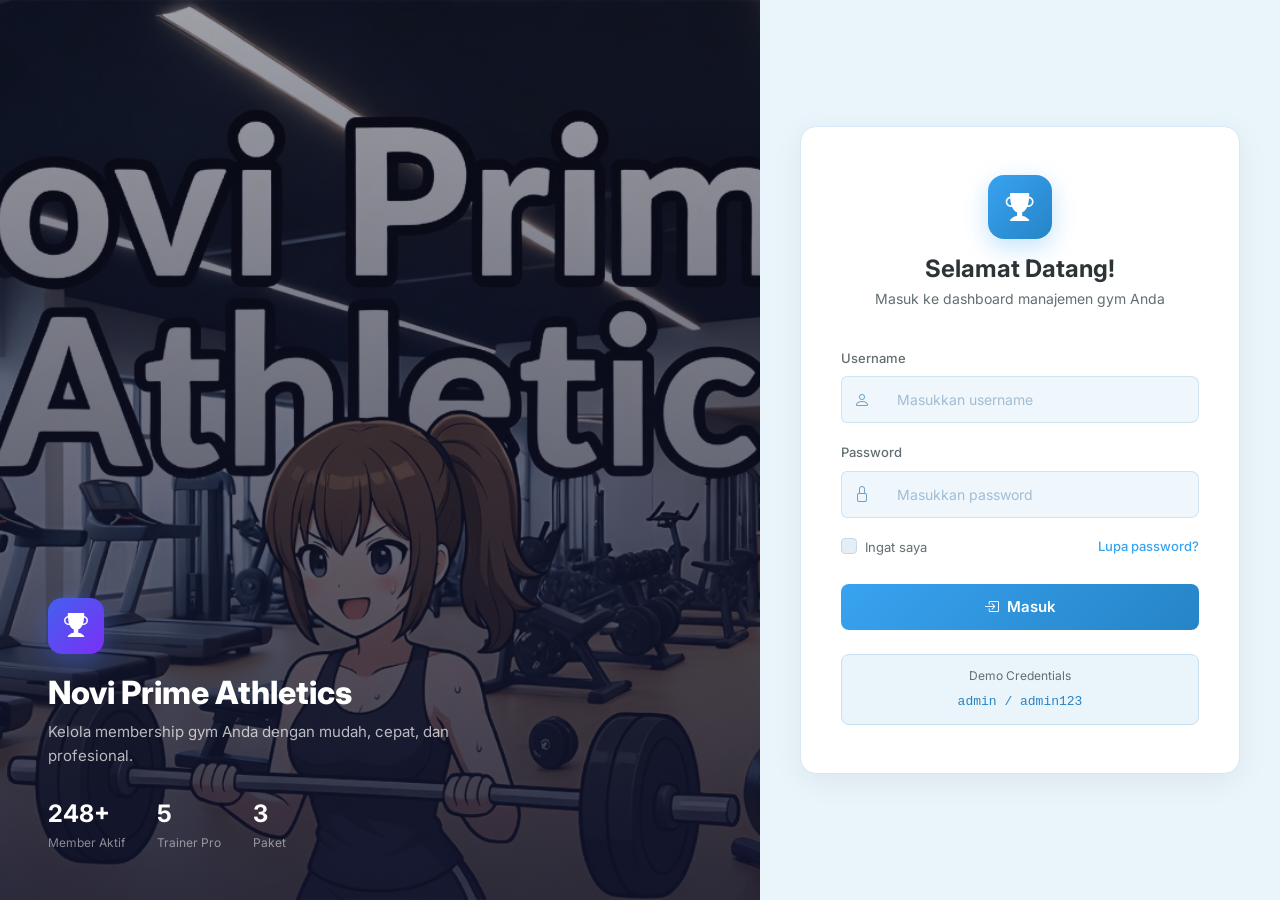
==== index.html @ 06570850 "first commit" ====
<!DOCTYPE html>
<html lang="id">
<head>
    <meta charset="UTF-8">
    <meta name="viewport" content="width=device-width, initial-scale=1.0">
    <meta name="description" content="Novi Prime Athletics - Sistem Manajemen Anggota Gym">
    <title>Login - Gym Management</title>
    <link href="https://cdn.jsdelivr.net/npm/bootstrap@5.3.3/dist/css/bootstrap.min.css" rel="stylesheet">
    <link href="https://cdn.jsdelivr.net/npm/bootstrap-icons@1.11.3/font/bootstrap-icons.min.css" rel="stylesheet">
    <link href="https://fonts.googleapis.com/css2?family=Inter:wght@300;400;500;600;700;800&display=swap" rel="stylesheet">
    <link href="css/style.css" rel="stylesheet">
</head>
<body class="login-page">
    <div class="login-wrapper">
        <!-- Left Side - Image -->
        <div class="login-image-side">
            <img src="./assets/images/banner.jpg" alt="Gym Interior">
            <div class="login-image-overlay">
                <div class="login-image-content">
                    <div class="login-image-logo">
                        <i class="bi bi-trophy-fill"></i>
                    </div>
                    <h2>Novi Prime Athletics</h2>
                    <p>Kelola membership gym Anda dengan mudah, cepat, dan profesional.</p>
                    <div class="login-image-stats">
                        <div class="img-stat">
                            <span class="img-stat-value">248+</span>
                            <span class="img-stat-label">Member Aktif</span>
                        </div>
                        <div class="img-stat">
                            <span class="img-stat-value">5</span>
                            <span class="img-stat-label">Trainer Pro</span>
                        </div>
                        <div class="img-stat">
                            <span class="img-stat-value">3</span>
                            <span class="img-stat-label">Paket</span>
                        </div>
                    </div>
                </div>
            </div>
        </div>

        <!-- Right Side - Login Form -->
        <div class="login-form-side">
            <div class="login-card">
                <div class="login-logo">
                    <div class="logo-icon"><i class="bi bi-trophy-fill"></i></div>
                    <h1>Selamat Datang!</h1>
                    <p>Masuk ke dashboard manajemen gym Anda</p>
                </div>
                <form id="loginForm">
                    <div class="mb-3">
                        <label class="form-label" for="loginUsername">Username</label>
                        <div class="input-group">
                            <span class="input-group-text"><i class="bi bi-person"></i></span>
                            <input type="text" class="form-control" id="loginUsername" placeholder="Masukkan username" required>
                        </div>
                    </div>
                    <div class="mb-3">
                        <label class="form-label" for="loginPassword">Password</label>
                        <div class="input-group">
                            <span class="input-group-text"><i class="bi bi-lock"></i></span>
                            <input type="password" class="form-control" id="loginPassword" placeholder="Masukkan password" required>
                        </div>
                    </div>
                    <div class="d-flex justify-content-between align-items-center mb-4">
                        <div class="form-check">
                            <input class="form-check-input" type="checkbox" id="rememberMe">
                            <label class="form-check-label" for="rememberMe">Ingat saya</label>
                        </div>
                        <a href="#" class="forgot-link" onclick="alert('Fitur reset password akan tersedia setelah integrasi backend.')">Lupa password?</a>
                    </div>
                    <button type="submit" class="btn btn-login" id="btnLogin">
                        <i class="bi bi-box-arrow-in-right me-2"></i>Masuk
                    </button>
                </form>
                <div class="login-demo-info">
                    <p>Demo Credentials</p>
                    <code>admin / admin123</code>
                </div>
            </div>
        </div>
    </div>

    <script src="https://cdn.jsdelivr.net/npm/bootstrap@5.3.3/dist/js/bootstrap.bundle.min.js"></script>
    <script src="js/app.js"></script>
</body>
</html>
---- css/style.css ----
/* ========================================
   FitPro Gym - Management System
   ======================================== */
:root {
    --sidebar-width: 260px;
    --sidebar-bg: #eaf4fb;
    --sidebar-hover: #d6ebf7;
    --sidebar-active: #38a3f1;
    --topbar-height: 64px;
    --primary: #4361ee;
    --primary-hover: #3a56d4;
    --primary-light: rgba(67,97,238,0.1);
    --secondary: #7b2ff7;
    --success: #00c897;
    --success-light: rgba(0,200,151,0.1);
    --warning: #ffb800;
    --warning-light: rgba(255,184,0,0.1);
    --danger: #ff4757;
    --danger-light: rgba(255,71,87,0.1);
    --info: #17a2b8;
    --dark: #11142d;
    --text-primary: #2d3436;
    --text-secondary: #636e72;
    --text-muted: #b2bec3;
    --bg-body: #f5f6fa;
    --bg-card: #ffffff;
    --border-color: #e9ecef;
    --shadow-sm: 0 1px 3px rgba(0,0,0,0.04);
    --shadow: 0 2px 12px rgba(0,0,0,0.08);
    --shadow-lg: 0 8px 30px rgba(0,0,0,0.12);
    --radius: 12px;
    --radius-sm: 8px;
    --radius-lg: 16px;
    --transition: all 0.3s ease;
    --font-family: 'Inter', sans-serif;
}

* { margin:0; padding:0; box-sizing:border-box; }
body { font-family:var(--font-family); background:var(--bg-body); color:var(--text-primary); overflow-x:hidden; }
a { text-decoration:none; color:inherit; transition:var(--transition); }
::-webkit-scrollbar { width:6px; }
::-webkit-scrollbar-track { background:transparent; }
::-webkit-scrollbar-thumb { background:#c0c0c0; border-radius:3px; }

/* ========== LOGIN PAGE ========== */
.login-page {
    min-height:100vh; display:flex; overflow:hidden;
    background:#eaf4fb;
}

/* Wrapper */
.login-wrapper {
    display:flex; width:100%; min-height:100vh;
}

/* Left: Image Side */
.login-image-side {
    flex:1; position:relative; display:flex; overflow:hidden;
}
.login-image-side img {
    width:100%; height:100%; object-fit:cover; position:absolute; inset:0;
}
.login-image-overlay {
    position:absolute; inset:0;
    background:linear-gradient(180deg, rgba(17,20,45,0.4) 0%, rgba(17,20,45,0.85) 100%);
    display:flex; align-items:flex-end; padding:48px;
}
.login-image-content { color:#fff; max-width:480px; }
.login-image-content .login-image-logo {
    width:56px; height:56px; background:linear-gradient(135deg,var(--primary),var(--secondary));
    border-radius:14px; display:flex; align-items:center; justify-content:center;
    font-size:24px; color:white; margin-bottom:20px;
    box-shadow:0 8px 24px rgba(67,97,238,0.4);
}
.login-image-content h2 {
    font-size:32px; font-weight:800; margin-bottom:8px;
}
.login-image-content p {
    font-size:15px; color:rgba(255,255,255,0.7); margin-bottom:28px; line-height:1.6;
}
.login-image-stats {
    display:flex; gap:32px;
}
.img-stat { display:flex; flex-direction:column; }
.img-stat .img-stat-value {
    font-size:24px; font-weight:700; color:#fff;
}
.img-stat .img-stat-label {
    font-size:12px; color:rgba(255,255,255,0.5); margin-top:2px;
}

/* Right: Form Side */
.login-form-side {
    width:520px; min-width:420px; flex-shrink:0;
    display:flex; align-items:center; justify-content:center;
    background:#eaf4fb; padding:40px;
}

.login-card {
    background:#ffffff;
    border:1px solid #d6e8f5; border-radius:var(--radius-lg);
    padding:48px 40px; width:100%; max-width:440px;
    box-shadow:0 8px 32px rgba(0,0,0,0.06);
}
.login-logo { text-align:center; margin-bottom:36px; }
.login-logo .logo-icon {
    width:64px; height:64px; background:linear-gradient(135deg,#38a3f1,#2684c6);
    border-radius:16px; display:inline-flex; align-items:center; justify-content:center;
    font-size:28px; color:white; margin-bottom:16px; box-shadow:0 8px 24px rgba(56,163,241,0.3);
}
.login-logo h1 { color:var(--text-primary); font-size:24px; font-weight:700; margin-bottom:4px; }
.login-logo p { color:var(--text-secondary); font-size:14px; }
.login-card .form-label { color:var(--text-secondary); font-size:13px; font-weight:500; }
.login-card .form-control {
    background:#f0f7fc; border:1px solid #d0e3f1;
    color:var(--text-primary); padding:12px 16px; border-radius:var(--radius-sm); font-size:14px; transition:var(--transition);
}
.login-card .form-control:focus {
    background:#fff; border-color:#38a3f1;
    box-shadow:0 0 0 3px rgba(56,163,241,0.2); color:var(--text-primary);
}
.login-card .form-control::placeholder { color:#a0bdd4; }
.login-card .input-group-text {
    background:#f0f7fc; border:1px solid #d0e3f1;
    color:#6ba3c7; border-right:none;
}
.login-card .input-group .form-control { border-left:none; }
.login-card .form-check-input { background-color:#e4eef6; border-color:#c5d8e8; }
.login-card .form-check-input:checked { background-color:#38a3f1; border-color:#38a3f1; }
.login-card .form-check-label { color:var(--text-secondary); font-size:13px; }
.login-card .forgot-link { color:#38a3f1; font-size:13px; font-weight:500; }
.login-card .forgot-link:hover { color:#2684c6; }
.btn-login {
    background:linear-gradient(135deg,#38a3f1,#2684c6);
    border:none; color:white; padding:12px; border-radius:var(--radius-sm);
    font-weight:600; font-size:15px; width:100%; transition:var(--transition);
}
.btn-login:hover { transform:translateY(-2px); box-shadow:0 8px 24px rgba(56,163,241,0.35); color:white; }
.btn-login:active { transform:translateY(0); }
.login-demo-info {
    background:#eaf4fb; border:1px solid #c9e0f0;
    border-radius:var(--radius-sm); padding:12px 16px; margin-top:24px; text-align:center;
}
.login-demo-info p { color:var(--text-secondary); font-size:12px; margin-bottom:2px; }
.login-demo-info code { color:#2684c6; font-size:13px; background:transparent; }

@keyframes float { 0%,100%{transform:translateY(0) scale(1);} 50%{transform:translateY(-30px) scale(1.05);} }

/* ========== SIDEBAR ========== */
.sidebar {
    position:fixed; top:0; left:0; width:var(--sidebar-width); height:100vh;
    background:var(--sidebar-bg); z-index:1050; transition:var(--transition);
    display:flex; flex-direction:column; overflow-y:auto;
    border-right:1px solid #d0e3f1;
}
.sidebar-brand {
    padding:20px 24px; display:flex; align-items:center; gap:12px;
    border-bottom:1px solid #d0e3f1; flex-shrink:0;
}
.sidebar-brand .brand-icon {
    width:40px; height:40px; background:linear-gradient(135deg,#38a3f1,#2684c6);
    border-radius:10px; display:flex; align-items:center; justify-content:center;
    font-size:18px; color:white; flex-shrink:0;
}
.sidebar-brand .brand-text { color:#1a3a5c; font-size:18px; font-weight:700; }
.sidebar-brand .brand-subtitle { color:#6ba3c7; font-size:11px; display:block; }
.sidebar-menu { padding:16px 0; flex:1; }
.sidebar-menu .menu-label {
    color:#8bafc9; font-size:11px; font-weight:600;
    text-transform:uppercase; letter-spacing:1px; padding:8px 24px; margin-top:8px;
}
.sidebar-menu .nav-link {
    display:flex; align-items:center; gap:12px; padding:11px 24px;
    color:#4a7d9f; font-size:14px; font-weight:500;
    margin:2px 12px; border-radius:var(--radius-sm); transition:var(--transition);
}
.sidebar-menu .nav-link i { font-size:18px; width:24px; text-align:center; }
.sidebar-menu .nav-link:hover { color:#1a3a5c; background:var(--sidebar-hover); }
.sidebar-menu .nav-link.active { color:#fff; background:var(--sidebar-active); box-shadow:0 4px 12px rgba(56,163,241,0.35); }
.sidebar-footer {
    padding:16px 24px; border-top:1px solid #d0e3f1; flex-shrink:0;
}
.sidebar-footer .nav-link {
    display:flex; align-items:center; gap:12px; color:#4a7d9f;
    font-size:14px; font-weight:500; padding:8px 0;
}
.sidebar-footer .nav-link:hover { color:var(--danger); }

/* ========== MAIN CONTENT & TOPBAR ========== */
.main-content { margin-left:var(--sidebar-width); min-height:100vh; transition:var(--transition); }
.top-navbar {
    height:var(--topbar-height); background:var(--bg-card); border-bottom:1px solid var(--border-color);
    display:flex; align-items:center; justify-content:space-between; padding:0 28px;
    position:sticky; top:0; z-index:1040;
}
.top-navbar .page-title { font-size:20px; font-weight:700; }
.top-navbar .navbar-actions { display:flex; align-items:center; gap:8px; }
.btn-icon {
    width:40px; height:40px; border-radius:var(--radius-sm); display:inline-flex;
    align-items:center; justify-content:center; border:1px solid var(--border-color);
    background:transparent; color:var(--text-secondary); font-size:18px;
    transition:var(--transition); position:relative; cursor:pointer;
}
.btn-icon:hover { background:var(--primary-light); color:var(--primary); border-color:transparent; }
.btn-icon .badge-dot {
    position:absolute; top:8px; right:8px; width:8px; height:8px;
    background:var(--danger); border-radius:50%; border:2px solid var(--bg-card);
}
.user-dropdown {
    display:flex; align-items:center; gap:10px; padding:4px 12px 4px 4px;
    border-radius:var(--radius); cursor:pointer; transition:var(--transition); border:1px solid transparent;
}
.user-dropdown:hover { background:var(--bg-body); border-color:var(--border-color); }
.user-dropdown .user-avatar {
    width:36px; height:36px; border-radius:var(--radius-sm); background:linear-gradient(135deg,var(--primary),var(--secondary));
    display:flex; align-items:center; justify-content:center; color:white; font-weight:600; font-size:14px;
}
.user-dropdown .user-info { line-height:1.3; }
.user-dropdown .user-name { font-size:13px; font-weight:600; }
.user-dropdown .user-role { font-size:11px; color:var(--text-muted); }
.content-wrapper { padding:28px; }

/* ========== STAT CARDS ========== */
.stat-card {
    background:var(--bg-card); border-radius:var(--radius); padding:24px;
    border:1px solid var(--border-color); transition:var(--transition);
}
.stat-card:hover { transform:translateY(-4px); box-shadow:var(--shadow); }
.stat-card .stat-icon {
    width:48px; height:48px; border-radius:var(--radius-sm);
    display:flex; align-items:center; justify-content:center; font-size:22px; margin-bottom:16px;
}
.stat-card .stat-icon.primary { background:var(--primary-light); color:var(--primary); }
.stat-card .stat-icon.success { background:var(--success-light); color:var(--success); }
.stat-card .stat-icon.warning { background:var(--warning-light); color:var(--warning); }
.stat-card .stat-icon.danger { background:var(--danger-light); color:var(--danger); }
.stat-card .stat-value { font-size:28px; font-weight:700; margin-bottom:4px; }
.stat-card .stat-label { font-size:13px; color:var(--text-secondary); margin-bottom:8px; }
.stat-card .stat-change { font-size:12px; font-weight:500; }
.stat-card .stat-change.up { color:var(--success); }
.stat-card .stat-change.down { color:var(--danger); }

/* ========== CARD COMPONENT ========== */
.card-custom {
    background:var(--bg-card); border-radius:var(--radius);
    border:1px solid var(--border-color); overflow:hidden;
}
.card-custom .card-header-custom {
    padding:20px 24px; border-bottom:1px solid var(--border-color);
    display:flex; align-items:center; justify-content:space-between;
}
.card-custom .card-header-custom h5 { font-size:16px; font-weight:600; margin:0; }
.card-custom .card-body-custom { padding:24px; }

/* ========== TABLES ========== */
.table-custom { width:100%; border-collapse:collapse; }
.table-custom thead th {
    background:var(--bg-body); padding:12px 16px; font-size:12px; font-weight:600;
    text-transform:uppercase; letter-spacing:0.5px; color:var(--text-secondary); border-bottom:1px solid var(--border-color);
}
.table-custom tbody td {
    padding:14px 16px; font-size:14px; border-bottom:1px solid var(--border-color);
    vertical-align:middle;
}
.table-custom tbody tr { transition:var(--transition); }
.table-custom tbody tr:hover { background:var(--primary-light); }
.table-custom tbody tr:last-child td { border-bottom:none; }

/* ========== BADGES ========== */
.badge-status {
    padding:5px 12px; border-radius:20px; font-size:12px; font-weight:500; display:inline-block;
}
.badge-status.aktif { background:var(--success-light); color:var(--success); }
.badge-status.expired { background:var(--danger-light); color:var(--danger); }
.badge-package {
    padding:4px 10px; border-radius:6px; font-size:11px; font-weight:600; text-transform:uppercase;
}
.badge-package.gold { background:linear-gradient(135deg,#f7971e,#ffd200); color:#fff; }
.badge-package.silver { background:linear-gradient(135deg,#bdc3c7,#95a5a6); color:#fff; }
.badge-package.platinum { background:linear-gradient(135deg,#667eea,#764ba2); color:#fff; }

/* ========== MEMBER AVATAR ========== */
.member-avatar {
    width:36px; height:36px; border-radius:50%; display:inline-flex;
    align-items:center; justify-content:center; font-weight:600; font-size:14px; color:white;
}
.member-info { display:flex; align-items:center; gap:12px; }
.member-info .member-name { font-weight:500; }
.member-info .member-email { font-size:12px; color:var(--text-muted); }

/* ========== ACTION BUTTONS ========== */
.btn-action {
    width:32px; height:32px; border-radius:6px; display:inline-flex;
    align-items:center; justify-content:center; border:none; transition:var(--transition);
    font-size:14px; cursor:pointer;
}
.btn-action.view { background:var(--primary-light); color:var(--primary); }
.btn-action.view:hover { background:var(--primary); color:white; }
.btn-action.edit { background:var(--warning-light); color:var(--warning); }
.btn-action.edit:hover { background:var(--warning); color:white; }
.btn-action.delete { background:var(--danger-light); color:var(--danger); }
.btn-action.delete:hover { background:var(--danger); color:white; }

/* ========== TOOLBAR ========== */
.toolbar {
    display:flex; align-items:center; justify-content:space-between;
    flex-wrap:wrap; gap:12px; margin-bottom:20px;
}
.toolbar .search-box {
    position:relative; min-width:280px;
}
.toolbar .search-box input {
    padding:10px 16px 10px 40px; border:1px solid var(--border-color);
    border-radius:var(--radius-sm); font-size:14px; width:100%;
    background:var(--bg-card); transition:var(--transition);
}
.toolbar .search-box input:focus { border-color:var(--primary); outline:none; box-shadow:0 0 0 3px rgba(67,97,238,0.15); }
.toolbar .search-box i {
    position:absolute; left:14px; top:50%; transform:translateY(-50%);
    color:var(--text-muted); font-size:16px;
}
.btn-primary-custom {
    background:var(--primary); color:white; border:none; padding:10px 20px;
    border-radius:var(--radius-sm); font-size:14px; font-weight:500;
    display:inline-flex; align-items:center; gap:8px; transition:var(--transition); cursor:pointer;
}
.btn-primary-custom:hover { background:var(--primary-hover); transform:translateY(-1px); box-shadow:0 4px 12px rgba(67,97,238,0.3); color:white; }

/* ========== MEMBER DETAIL ========== */
.profile-header {
    background:var(--bg-card); border-radius:var(--radius); border:1px solid var(--border-color);
    padding:32px; display:flex; align-items:center; gap:24px; margin-bottom:24px;
}
.profile-avatar {
    width:100px; height:100px; border-radius:50%; display:flex; align-items:center;
    justify-content:center; font-size:36px; font-weight:700; color:white;
    background:linear-gradient(135deg,var(--primary),var(--secondary));
    box-shadow:0 8px 24px rgba(67,97,238,0.3); flex-shrink:0;
}
.profile-info h2 { font-size:24px; font-weight:700; margin-bottom:4px; }
.profile-info .profile-id { color:var(--text-muted); font-size:14px; margin-bottom:8px; }
.profile-info .profile-badges { display:flex; gap:8px; flex-wrap:wrap; }
.profile-stats {
    display:flex; gap:24px; margin-left:auto;
}
.profile-stats .p-stat { text-align:center; }
.profile-stats .p-stat .p-stat-value { font-size:24px; font-weight:700; color:var(--primary); }
.profile-stats .p-stat .p-stat-label { font-size:12px; color:var(--text-muted); }

/* Tab Custom */
.nav-tabs-custom { border-bottom:2px solid var(--border-color); gap:0; }
.nav-tabs-custom .nav-link {
    border:none; color:var(--text-secondary); font-weight:500; font-size:14px;
    padding:12px 20px; border-bottom:2px solid transparent; margin-bottom:-2px; transition:var(--transition);
}
.nav-tabs-custom .nav-link:hover { color:var(--primary); border-color:transparent; }
.nav-tabs-custom .nav-link.active { color:var(--primary); border-bottom-color:var(--primary); background:transparent; }

/* ========== PACKAGE CARDS ========== */
.package-card {
    background:var(--bg-card); border-radius:var(--radius); border:1px solid var(--border-color);
    padding:32px; text-align:center; transition:var(--transition); position:relative; overflow:hidden;
}
.package-card:hover { transform:translateY(-8px); box-shadow:var(--shadow-lg); }
.package-card.popular { border-color:var(--primary); }
.package-card.popular::before {
    content:'POPULER'; position:absolute; top:16px; right:-28px; background:var(--primary); color:white;
    font-size:10px; font-weight:700; padding:4px 32px; transform:rotate(45deg);
}
.package-card .package-icon { font-size:48px; margin-bottom:16px; }
.package-card .package-name { font-size:20px; font-weight:700; margin-bottom:8px; }
.package-card .package-price { font-size:32px; font-weight:800; color:var(--primary); margin-bottom:4px; }
.package-card .package-period { font-size:13px; color:var(--text-muted); margin-bottom:24px; }
.package-card .package-features { list-style:none; padding:0; margin-bottom:24px; text-align:left; }
.package-card .package-features li {
    padding:8px 0; font-size:14px; color:var(--text-secondary);
    border-bottom:1px solid var(--border-color); display:flex; align-items:center; gap:8px;
}
.package-card .package-features li:last-child { border-bottom:none; }
.package-card .package-features li i { color:var(--success); font-size:16px; }

/* ========== TRAINER CARD ========== */
.trainer-card {
    background:var(--bg-card); border-radius:var(--radius); border:1px solid var(--border-color);
    padding:24px; text-align:center; transition:var(--transition);
}
.trainer-card:hover { transform:translateY(-4px); box-shadow:var(--shadow); }
.trainer-card .trainer-avatar {
    width:80px; height:80px; border-radius:50%; display:inline-flex; align-items:center;
    justify-content:center; font-size:28px; font-weight:700; color:white; margin-bottom:16px;
}
.trainer-card .trainer-name { font-size:16px; font-weight:600; margin-bottom:4px; }
.trainer-card .trainer-spec { font-size:13px; color:var(--text-muted); margin-bottom:16px; }
.trainer-card .trainer-stats { display:flex; justify-content:center; gap:24px; }
.trainer-card .trainer-stats span { font-size:12px; color:var(--text-secondary); }
.trainer-card .trainer-stats strong { display:block; font-size:18px; color:var(--text-primary); }

/* ========== TOAST ========== */
.toast-container { position:fixed; top:20px; right:20px; z-index:9999; }

/* ========== PAGINATION ========== */
.pagination-custom .page-link {
    border:1px solid var(--border-color); color:var(--text-secondary);
    padding:8px 14px; font-size:14px; transition:var(--transition); border-radius:var(--radius-sm) !important;
    margin:0 2px;
}
.pagination-custom .page-link:hover { background:var(--primary-light); color:var(--primary); border-color:transparent; }
.pagination-custom .page-item.active .page-link { background:var(--primary); border-color:var(--primary); }

/* ========== MOBILE TOGGLE ========== */
.sidebar-toggle { display:none; }
.sidebar-overlay { display:none; position:fixed; inset:0; background:rgba(0,0,0,0.5); z-index:1045; }

/* ========== RESPONSIVE ========== */
@media(max-width:991px) {
    .sidebar { transform:translateX(-100%); }
    .sidebar.show { transform:translateX(0); }
    .sidebar-overlay.show { display:block; }
    .main-content { margin-left:0; }
    .sidebar-toggle { display:inline-flex; }
    .profile-header { flex-direction:column; text-align:center; }
    .profile-stats { margin-left:0; }
    .toolbar { flex-direction:column; align-items:stretch; }
    .toolbar .search-box { min-width:100%; }
    /* Login responsive */
    .login-wrapper { flex-direction:column; }
    .login-image-side { min-height:280px; flex:none; }
    .login-form-side { width:100%; min-width:unset; padding:32px 20px; }
    .login-image-overlay { padding:32px; }
    .login-image-content h2 { font-size:24px; }
    .login-image-stats { gap:20px; }
}
@media(max-width:576px) {
    .content-wrapper { padding:16px; }
    .login-card { padding:32px 24px; }
    .stat-card { padding:16px; }
    .stat-card .stat-value { font-size:22px; }
    .login-image-side { min-height:200px; }
    .login-image-overlay { padding:20px; }
    .login-image-content h2 { font-size:20px; }
    .img-stat .img-stat-value { font-size:18px; }
}
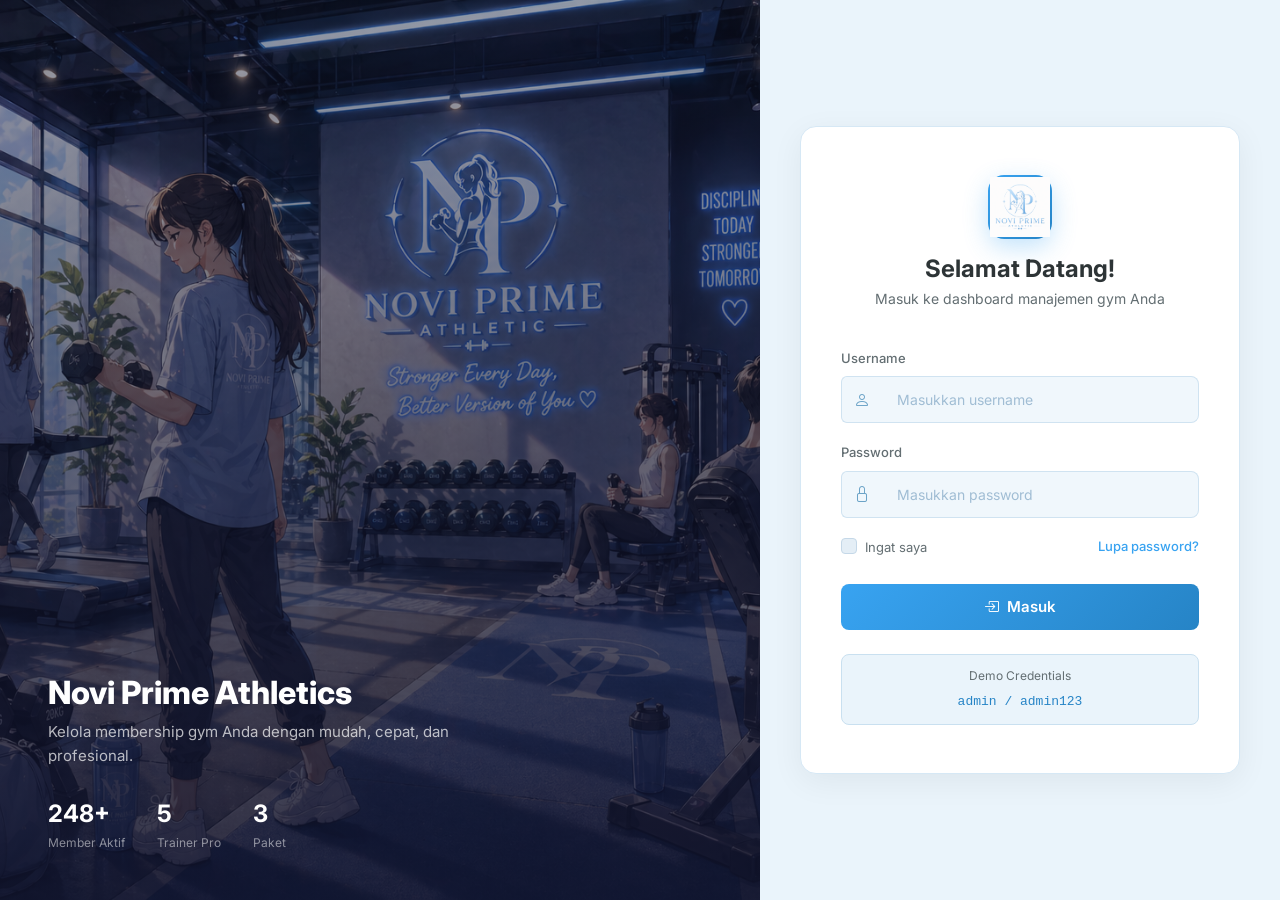
==== commit 8830cde3: "update tampilan login dan logo" ====
--- a/index.html
+++ b/index.html
@@ -14,12 +14,10 @@
     <div class="login-wrapper">
         <!-- Left Side - Image -->
         <div class="login-image-side">
-            <img src="./assets/images/banner.jpg" alt="Gym Interior">
+            <img src="./assets/images/banner2.png" alt="Gym Interior">
             <div class="login-image-overlay">
                 <div class="login-image-content">
-                    <div class="login-image-logo">
-                        <i class="bi bi-trophy-fill"></i>
-                    </div>
+
                     <h2>Novi Prime Athletics</h2>
                     <p>Kelola membership gym Anda dengan mudah, cepat, dan profesional.</p>
                     <div class="login-image-stats">
@@ -44,10 +42,12 @@
         <div class="login-form-side">
             <div class="login-card">
                 <div class="login-logo">
-                    <div class="logo-icon"><i class="bi bi-trophy-fill"></i></div>
-                    <h1>Selamat Datang!</h1>
-                    <p>Masuk ke dashboard manajemen gym Anda</p>
-                </div>
+                    <div class="logo-icon">
+                        <img src="./assets/images/logo_gym.png" alt="Logo Novi Prime" class="logo-img">
+                    </div>
+                        <h1>Selamat Datang!</h1>
+                        <p>Masuk ke dashboard manajemen gym Anda</p>
+                    </div>
                 <form id="loginForm">
                     <div class="mb-3">
                         <label class="form-label" for="loginUsername">Username</label>
--- a/css/style.css
+++ b/css/style.css
@@ -53,6 +53,16 @@
     display:flex; width:100%; min-height:100vh;
 }
 
+.logo-img {
+    width: 60px;   /* kecilin dari 90px → 60px */
+    height: auto;
+}
+
+.login-img {
+    width: 120px;  /* atur sesuai selera */
+    height: auto;
+    object-fit: contain;
+}
 /* Left: Image Side */
 .login-image-side {
     flex:1; position:relative; display:flex; overflow:hidden;
